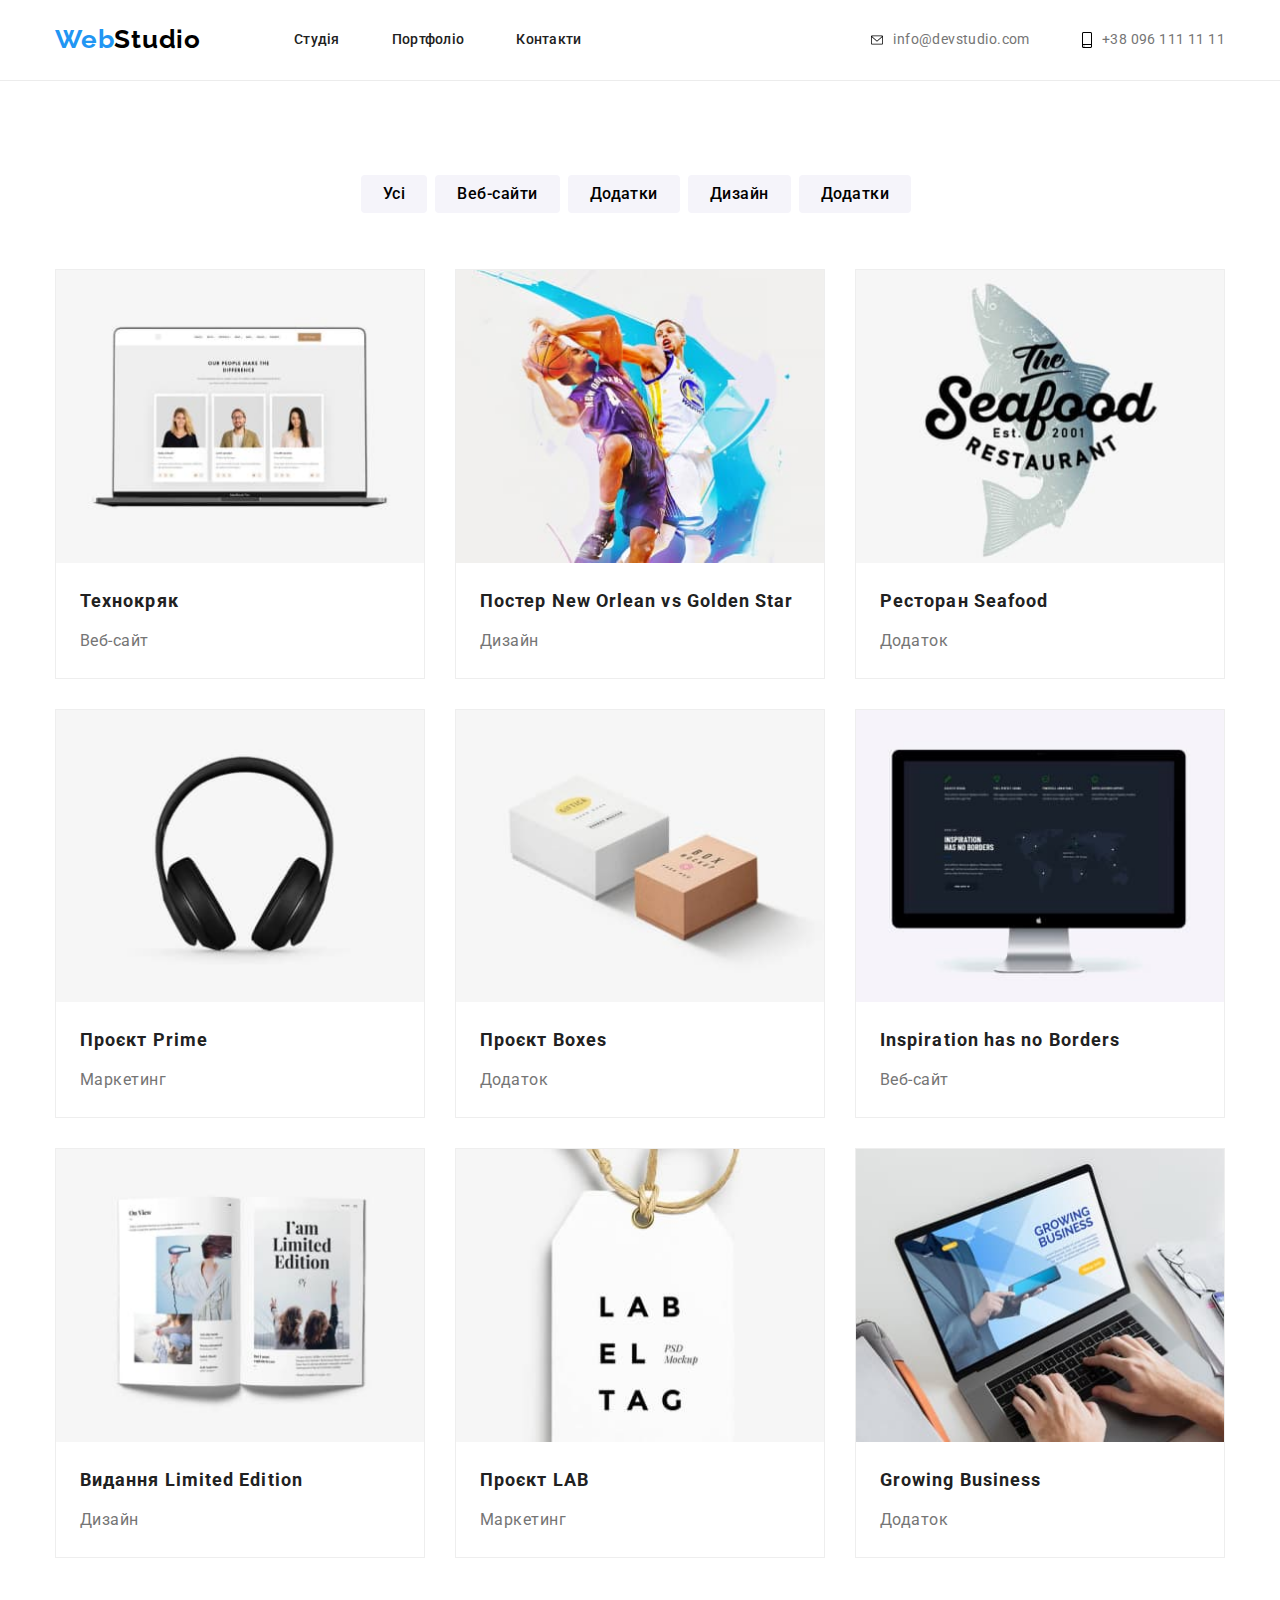
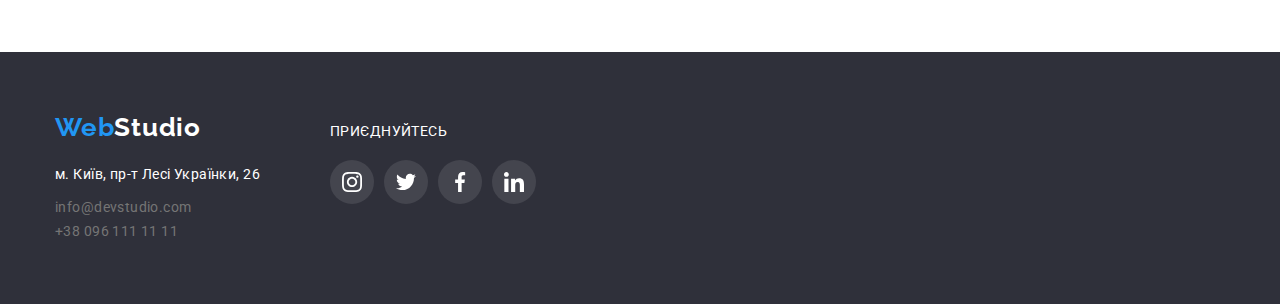
==== portfolio.html @ 36f9bcf7 "start hw5" ====
<!DOCTYPE html>
<html lang="uk">
  <head>
    <meta charset="UTF-8" />
    <meta http-equiv="X-UA-Compatible" content="IE=edge" />
    <meta name="viewport" content="width=device-width, initial-scale=1.0" />
    <link
      href="https://fonts.googleapis.com/css2?family=Raleway:wght@700&family=Roboto:wght@400;500;700;900&display=swap"
      rel="stylesheet"
    />
    <link
      rel="stylesheet"
      href="https://cdn.jsdelivr.net/npm/modern-normalize@1.1.0/modern-normalize.min.css"
    />
    <link rel="stylesheet" href="./css/styles.css" />
    <title>Портфоліо</title>
  </head>
  <body>
    <header>
      <div class="conteiner header-conteiner">
        <nav class="nav-roof">
          <a class="logo-w" href="./index.html">
            <span class="logo">Web</span>Studio
          </a>
          <ul class="navigation">
            <li>
              <a href="./index.html" class="navigation-col">Студія</a>
            </li>
            <li>
              <a href="./portfolio.html" class="navigation-col">Портфоліо</a>
            </li>
            <li><a href="#" class="navigation-col">Контакти</a></li>
          </ul>
        </nav>
        <ul class="navigation">
          <li>
            <a href="mailto:info@devstudio.com" class="navig-adres">
              <svg
                aria-label="пошта"
                class="navig-adres conta-ic"
                width="12px"
                height="16px"
              >
                <use href="./images/icons.svg#icon-mail-icon"></use>
              </svg>
              info@devstudio.com
            </a>
          </li>
          <li>
            <a href="tel:+380961111111" class="navig-adres">
              <svg
                aria-label="телефон"
                class="navig-adres conta-ic"
                width="10"
                height="16"
              >
                <use href="./images/icons.svg#icon-smartphone"></use>
              </svg>
              +38 096 111 11 11
            </a>
          </li>
        </ul>
      </div>
    </header>
    <main>
      <section class="buttons-portfolio-page">
        <div class="conteiner">
          <h1 class="visually-hidden">Наші проекти</h1>
          <ul>
            <div class="geo-port-butt">
              <li>
                <button type="button" class="button-portfolio">Усі</button>
              </li>
              <li>
                <button type="button" class="button-portfolio">
                  Веб-сайти
                </button>
              </li>
              <li>
                <button type="button" class="button-portfolio">Додатки</button>
              </li>
              <li>
                <button type="button" class="button-portfolio">Дизайн</button>
              </li>
              <li>
                <button type="button" class="button-portfolio">Додатки</button>
              </li>
            </div>
          </ul>
          <ul class="pic-port">
            <li class="portfolio-pic-back">
              <a class="portfolink" href="#">
                <img
                  src="./images/portfolio/the-technokryak.jpg"
                  alt="Сайт технокряк"
                  width="370"
                  height="294"
                />
                <div class="pot-tx">
                  <h2 class="list-portfolio">Технокряк</h2>
                  <p class="list-portfolio-hide">Веб-сайт</p>
                </div>
              </a>
            </li>
            <li class="portfolio-pic-back">
              <a class="portfolink" href="#">
                <img
                  src="./images/portfolio/poster-of-basket-game.jpg"
                  alt="Постер до гри"
                  width="370"
                  height="294"
                />
                <div class="pot-tx">
                  <h2 class="list-portfolio">
                    Постер New Orlean vs Golden Star
                  </h2>
                  <p class="list-portfolio-hide">Дизайн</p>
                </div>
              </a>
            </li>
            <li class="portfolio-pic-back">
              <a class="portfolink" href="#">
                <img
                  src="./images/portfolio/restaurant.jpg"
                  alt="Ресторан"
                  width="370"
                  height="294"
                />
                <div class="pot-tx">
                  <h2 class="list-portfolio">Ресторан Seafood</h2>
                  <p class="list-portfolio-hide">Додаток</p>
                </div>
              </a>
            </li>
            <li class="portfolio-pic-back">
              <a class="portfolink" href="#">
                <img
                  src="./images/portfolio/the-prime-project.jpg"
                  alt="Проект прайм"
                  width="370"
                  height="294"
                />
                <div class="pot-tx">
                  <h2 class="list-portfolio">Проєкт Prime</h2>
                  <p class="list-portfolio-hide">Маркетинг</p>
                </div>
              </a>
            </li>
            <li class="portfolio-pic-back">
              <a class="portfolink" href="#">
                <img
                  src="./images/portfolio/project-boxes.jpg"
                  alt="Проект коробки"
                  width="370"
                  height="294"
                />
                <div class="pot-tx">
                  <h2 class="list-portfolio">Проєкт Boxes</h2>
                  <p class="list-portfolio-hide">Додаток</p>
                </div>
              </a>
            </li>
            <li class="portfolio-pic-back">
              <a class="portfolink" href="#">
                <img
                  src="./images/portfolio/inspiration.jpg"
                  alt="Натхнення не має кордонів"
                  width="370"
                  height="294"
                />
                <div class="pot-tx">
                  <h2 class="list-portfolio">Inspiration has no Borders</h2>
                  <p class="list-portfolio-hide">Веб-сайт</p>
                </div>
              </a>
            </li>
            <li class="portfolio-pic-back">
              <a class="portfolink" href="#">
                <img
                  src="./images/portfolio/journal.jpg"
                  alt="Журнал"
                  width="370"
                  height="294"
                />
                <div class="pot-tx">
                  <h2 class="list-portfolio">Видання Limited Edition</h2>
                  <p class="list-portfolio-hide">Дизайн</p>
                </div>
              </a>
            </li>
            <li class="portfolio-pic-back">
              <a class="portfolink" href="#">
                <img
                  src="./images/portfolio/the-lab-project.jpg"
                  alt="Проект Лаб"
                  width="370"
                  height="294"
                />
                <div class="pot-tx">
                  <h2 class="list-portfolio">Проєкт LAB</h2>
                  <p class="list-portfolio-hide">Маркетинг</p>
                </div>
              </a>
            </li>
            <li class="portfolio-pic-back">
              <a class="portfolink" href="#">
                <img
                  src="./images/portfolio/growing-business.jpg"
                  alt="Зростаючий бізнес"
                  width="370"
                  height="294"
                />
                <div class="pot-tx">
                  <h2 class="list-portfolio">Growing Business</h2>
                  <p class="list-portfolio-hide">Додаток</p>
                </div>
              </a>
            </li>
          </ul>
        </div>
      </section>
    </main>
    <footer class="web-footer">
      <div class="conteiner social-footer">
        <div class="footer-soccial">
          <a class="logo-w-footer" href="./index.html">
            <span class="logo">Web</span>Studio
          </a>
          <address>
            <ul>
              <li class="adre-s">
                <a
                  class="adress"
                  href="https://goo.gl/maps/diu9BWf4i3KZR2hF7"
                  rel="noopener noreferrer nofollow"
                >
                  м. Київ, пр-т Лесі Українки, 26
                </a>
              </li>
              <li>
                <a href="mailto:info@devstudio.com" class="navig-adres">
                  info@devstudio.com
                </a>
              </li>
              <li>
                <a href="tel:+380961111111" class="navig-adres">
                  +38 096 111 11 11
                </a>
              </li>
            </ul>
          </address>
        </div>
        <div>
          <p class="tx-footer">Приєднуйтесь</p>
          <ul class="footer-icon-list">
            <li>
              <a href="#" class="social-footer-link">
                <svg aria-label="інста" class="social-footer-icon">
                  <use href="./images/icons.svg#icon-instagram"></use>
                </svg>
              </a>
            </li>
            <li>
              <a href="#" class="social-footer-link">
                <svg aria-label="твітер" class="social-footer-icon">
                  <use href="./images/icons.svg#icon-twitter"></use>
                </svg>
              </a>
            </li>
            <li>
              <a href="#" class="social-footer-link">
                <svg aria-label="фейсбук" class="social-footer-icon">
                  <use href="./images/icons.svg#icon-facebook"></use>
                </svg>
              </a>
            </li>
            <li>
              <a href="#" class="social-footer-link">
                <svg aria-label="лінкедін" class="social-footer-icon">
                  <use href="./images/icons.svg#icon-linkedin"></use>
                </svg>
              </a>
            </li>
          </ul>
        </div>
      </div>
    </footer>
  </body>
</html>
---- css/styles.css ----
:root {
  --p-text-color: #757575;
  --bacground-color: #ffffff;
  --another-bacground-color: #f5f4fa;
  --board-bacground-color: #2f303a;
  --titel-link-color: #212121;
  --contacts-link-color: #757575;
  --hovers-and-logo-color: #2196f3;
  --logo-w-color: #000000;
  --logo-plus-color: #ffffff;
  --address-bord-color: #ffffff;
  --botton-colors-portfolio: #f5f4fa;
  --bacground-color-knopka: #188ce8;
  --bacground-color-advantages: #f5f4fa;
  --border-portfolio-pic: #eeeeee;
  --social-icon-color: #afb1b8;
}
h1,
h2,
h3,
h4,
p {
  margin: 0px;
}
ul,
ol {
  margin-top: 0;
  margin-bottom: 0;
  padding-left: 0;
}
button {
  cursor: pointer;
}
img {
  display: block;
  max-width: 100%;
  height: auto;
}
.list {
  list-style: none;
}
.link {
  text-decoration: none;
}
body {
  font-family: "Roboto", sans-serif;
  font-size: 14px;
  letter-spacing: 0.03em;
  color: var(--titel-link-color);
}
header {
  border-bottom: 1px solid #ececec;
}
.conteiner {
  width: 1200px;
  margin-left: auto;
  margin-right: auto;
  padding-left: 15px;
  padding-right: 15px;
}
.logo {
  font-weight: 700;
  font-size: 26px;
  line-height: 1.2;
  font-family: "Raleway", sans-serif;
  letter-spacing: 0.03em;
  color: var(--hovers-and-logo-color);
}
.logo-w {
  color: var(--logo-w-color);
  margin-right: 93px;
  padding-top: 24px;
  padding-bottom: 25px;
  font-weight: 700;
  font-size: 26px;
  line-height: 1.2;
  font-family: "Raleway", sans-serif;
  letter-spacing: 0.03em;
  text-decoration: none;
}

.logo-w-footer {
  color: var(--bacground-color);
  font-weight: 700;
  font-size: 26px;
  line-height: 1.2;
  font-family: "Raleway", sans-serif;
  letter-spacing: 0.03em;
  text-decoration: none;
}
.navigation {
  display: flex;
  column-gap: 52px;
  font-weight: 500;
  font-size: 14px;
  line-height: 1.1;
  letter-spacing: 0.02em;
}
.navigation-col {
  color: var(--titel-link-color);
  text-decoration: none;
}
.nav-roof {
  display: flex;
  align-items: center;
}
.navigation-col:hover,
.navigation-col:focus {
  color: var(--hovers-and-logo-color);
}
.navig-adres {
  font-weight: 400;
  font-size: 14px;
  line-height: 1.7;
  font-style: normal;
  letter-spacing: 0.03em;
  color: var(--contacts-link-color);
  text-decoration: none;
  display: flex;
}
.navig-adres:hover,
.navig-adres:focus {
  fill: var(--hovers-and-logo-color);
  color: var(--hovers-and-logo-color);
}
.conta-ic {
  margin-right: 10px;
  margin-top: auto;
  margin-bottom: auto;
  justify-items: center;
}
.conta-ic:hover,
.conta-ic:focus {
  color: var(--hovers-and-logo-color);
}
.social-list {
  display: flex;
  justify-content: center;
  column-gap: 10px;
}
.social-list-icon {
  width: 20px;
  height: 20px;
}
.social-list-link {
  width: 44px;
  height: 44px;
  border-radius: 50%;
  background-color: var(--bacground-color);
  display: flex;
  align-items: center;
  justify-content: center;
  fill: var(--social-icon-color);
}
.tx-footer {
  margin-bottom: 20px;
  color: var(--bacground-color);
  font-weight: 700px;
  font-size: 14px;
  line-height: 1.14;
  text-align: left;
  text-transform: uppercase;
}
.footer-icon-list {
  display: flex;
  column-gap: 10px;
}
.social-footer-link {
  display: flex;
  width: 44px;
  height: 44px;
  justify-content: center;
  align-items: center;
  background-color: rgba(255, 255, 255, 0.1);
  border-radius: 50%;
}
.social-footer-link:hover,
.social-footer-link:focus {
  background-color: var(--hovers-and-logo-color);
}
.social-footer-link .social-footer-icon,
.social-footer-link .social-footer-icon {
  fill: var(--bacground-color);
}
.social-footer-link:hover,
.social-footer-link:focus {
  color: var(--hovers-and-logo-color);
}
.social-footer {
  display: flex;
  align-items: baseline;
}
.footer-soccial {
  margin-right: 70px;
}
.social-footer-icon {
  width: 20px;
  height: 20px;
  fill: var(--bacground-color);
}

.social-list-link:hover,
.social-list-link:focus {
  background-color: var(--hovers-and-logo-color);
}
.social-list-link:hover .social-list-icon,
.social-list-link:focus .social-list-icon {
  fill: var(--bacground-color);
}
.header-conteiner {
  display: flex;
  align-items: center;
  justify-content: space-between;
}
.board {
  /* width: 1600px;
        height: 600px; */
  padding-top: 200px;
  padding-bottom: 200px;
  margin-left: auto;
  margin-right: auto;
  background-color: var(--board-bacground-color);
  background-image: linear-gradient(
      rgba(47, 48, 58, 0.4),
      rgba(47, 48, 58, 0.4)
    ),
    url(../images/bordimg.jpg);
  background-repeat: no-repeat;
  background-size: cover;
  background-position: center;
  max-width: 1600px;
  height: 600px;
}
.board-knopka {
  width: 700px;
}
.zagolovok {
  display: flex;
  align-items: center;
  margin-left: auto;
  margin-right: auto;
  margin-bottom: 40px;
  font-weight: 900;
  font-size: 44px;
  line-height: 1.3;
  text-align: center;
  letter-spacing: 0.06em;
  text-transform: uppercase;
  color: var(--address-bord-color);
}
.knopka {
  cursor: pointer;
  display: block;
  padding-left: 32px;
  padding-right: 32px;
  padding-bottom: 10px;
  padding-top: 10px;
  margin-left: auto;
  margin-right: auto;
  font-family: inherit;
  font-weight: 700;
  font-size: 16px;
  line-height: 1.8;
  color: var(--logo-plus-color);
  background: var(--hovers-and-logo-color);
  box-shadow: 0px 4px 4px rgba(0, 0, 0, 0.15);
  border-radius: 4px;

  /* identical to box height, or 188% */
}
.knopka:hover,
.knopka:focus {
  background-color: var(--hovers-and-logo-color);
  color: var(--address-bord-color);
  background: var(--bacground-color-knopka);
  box-shadow: 0px 4px 4px rgba(0, 0, 0, 0.15);
}
.portfolio-pic-back {
  width: 370px;
  background: var(--bacground-color);
  border: 1px solid var(--border-portfolio-pic);
}
.visually-hidden {
  position: absolute;
  white-space: nowrap;
  width: 1px;
  height: 1px;
  overflow: hidden;
  border: 0;
  padding: 0;
  clip: rect(0 0 0 0);
  clip-path: inset(50%);
  margin: -1px;
}
.us-tx {
  padding-top: 94px;
}
.description-tx {
  display: flex;
  gap: 30px;
}
.box-svg {
  display: flex;
  height: 120px;
  justify-content: center;
  align-items: center;
  background-color: var(--another-bacground-color);
  border-radius: 4px;
  column-gap: 30px;
}
.box-client {
  display: flex;
  width: 170px;
  height: 92px;
  justify-content: center;
  align-items: center;
  border: 1px solid var(--social-icon-color);
  border-radius: 4px;
  fill: var(--social-icon-color);
}
.us-clients {
  display: flex;
  column-gap: 30px;
}
.box-client:hover,
.box-client:focus {
  border-color: var(--hovers-and-logo-color);
  fill: var(--hovers-and-logo-color);
}

.clients-work {
  display: flex;
  justify-content: center;
  margin-top: 0%;
  margin-left: auto;
  margin-right: auto;
}
.klient {
  padding-top: 94px;
  padding-bottom: 94px;
}
.list {
  margin-bottom: 10px;
  font-size: 14px;
  line-height: 1.14;
  letter-spacing: 0.03em;
  text-transform: uppercase;
  margin-top: 30px;
  color: var(--titel-link-color);
}
.list-description {
  font-size: 14px;
  line-height: 1.7;
  /* or 171% */
  letter-spacing: 0.03em;
  color: var(--p-text-color);
}
.what-we-do {
  padding-top: 94px;
}
.what-img {
  display: flex;
  column-gap: 30px;
  align-items: center;
  padding-bottom: 94px;
}

.list-images-work {
  font-size: 36px;
  line-height: 1.1;
  letter-spacing: 0.03em;
  color: var(--titel-link-color);
  margin-bottom: 50px;
  margin-left: 400px;
  margin-right: 400px;
}
.our-advantages {
  padding-top: 94px;
  padding-bottom: 94px;
  background: var(--bacground-color-advantages);
}
.team-work {
  text-align: center;
}
.profi {
  display: flex;
  gap: 30px;
}
.about-team-back {
  width: 270px;
}
.our-advantages .about-team-back {
  background: var(--bacground-color);
  box-shadow: 0px 1px 3px rgba(0, 0, 0, 0.12), 0px 1px 1px rgba(0, 0, 0, 0.14),
    0px 2px 1px rgba(0, 0, 0, 0.2);
  border-radius: 0px 0px 4px 4px;
}
.name-staff {
  font-size: 16px;
  line-height: 1.1;
  /* identical to box height */

  letter-spacing: 0.03em;
  color: var(--titel-link-color);
  margin-bottom: 10px;
}
.about-staff {
  font-size: 16px;
  line-height: 1.1;
  /* identical to box height */

  letter-spacing: 0.03em;
  color: var(--p-text-color);
  margin-bottom: 16px;
}
.name-kenty {
  display: block;
  text-align: center;
  padding: 30px;
}
.footer-adr {
  display: flex;
}
.web-footer {
  /* width: 1600px;
        height: 600px; */
  background-color: var(--board-bacground-color);
  padding-bottom: 60px;
  padding-top: 60px;
}
.adress {
  display: block;
  font-style: normal;
  font-weight: 400;
  font-size: 14px;
  line-height: 1.7;
  /* or 171% */
  color: var(--address-bord-color);
  letter-spacing: 0.03em;
  text-decoration: none;
}
address {
  margin-top: 20px;
}
ul {
  list-style: none;
}
.adre-s:not(:last-child) {
  margin-bottom: 9px;
}
.button-portfolio:not(:last-child) {
  margin-right: 8px;
}
.button-portfolio {
  font-family: inherit;
  font-weight: 500;
  font-size: 16px;
  line-height: 1.6;
  /* identical to box height, or 162% */

  text-align: center;
  letter-spacing: 0.03em;
  cursor: pointer;
  height: 38px;
  border-radius: 4px;
  background-color: var(--botton-colors-portfolio);
  margin-right: 8px;
  padding: 6px 22px;
  border: none;
}
.button-portfolio:hover,
.button-portfolio:focus {
  background-color: var(--hovers-and-logo-color);
  color: var(--address-bord-color);
  box-shadow: 0px 3px 1px rgba(0, 0, 0, 0.1), 0px 1px 2px rgba(0, 0, 0, 0.08),
    0px 2px 2px rgba(0, 0, 0, 0.12);
}
.portfolink {
  display: block;
  text-decoration: none;
}
.portfolink:hover,
.portfolink:focus {
  box-shadow: 0px 1px 1px rgba(0, 0, 0, 0.12), 0px 4px 4px rgba(0, 0, 0, 0.06),
    1px 4px 6px rgba(0, 0, 0, 0.16);
}
.buttons-portfolio-page {
  padding-top: 94px;
  padding-bottom: 94px;
}
.geo-port-butt {
  display: flex;
  align-items: center;
  justify-content: center;
  margin-bottom: 56px;
}
.pic-port {
  display: flex;
  flex-wrap: wrap;
  gap: 30px;
}
.pot-tx {
  padding: 20px 24px;
}
.list-portfolio {
  margin-bottom: 4px;
  font-size: 18px;
  line-height: 2;
  /* identical to box height, or 200% */

  letter-spacing: 0.06em;
  color: var(--titel-link-color);
}
.list-portfolio-hide {
  font-size: 16px;
  line-height: 2.2;
  /* identical to box height, or 188% */

  letter-spacing: 0.03em;
  color: var(--contacts-link-color);
}
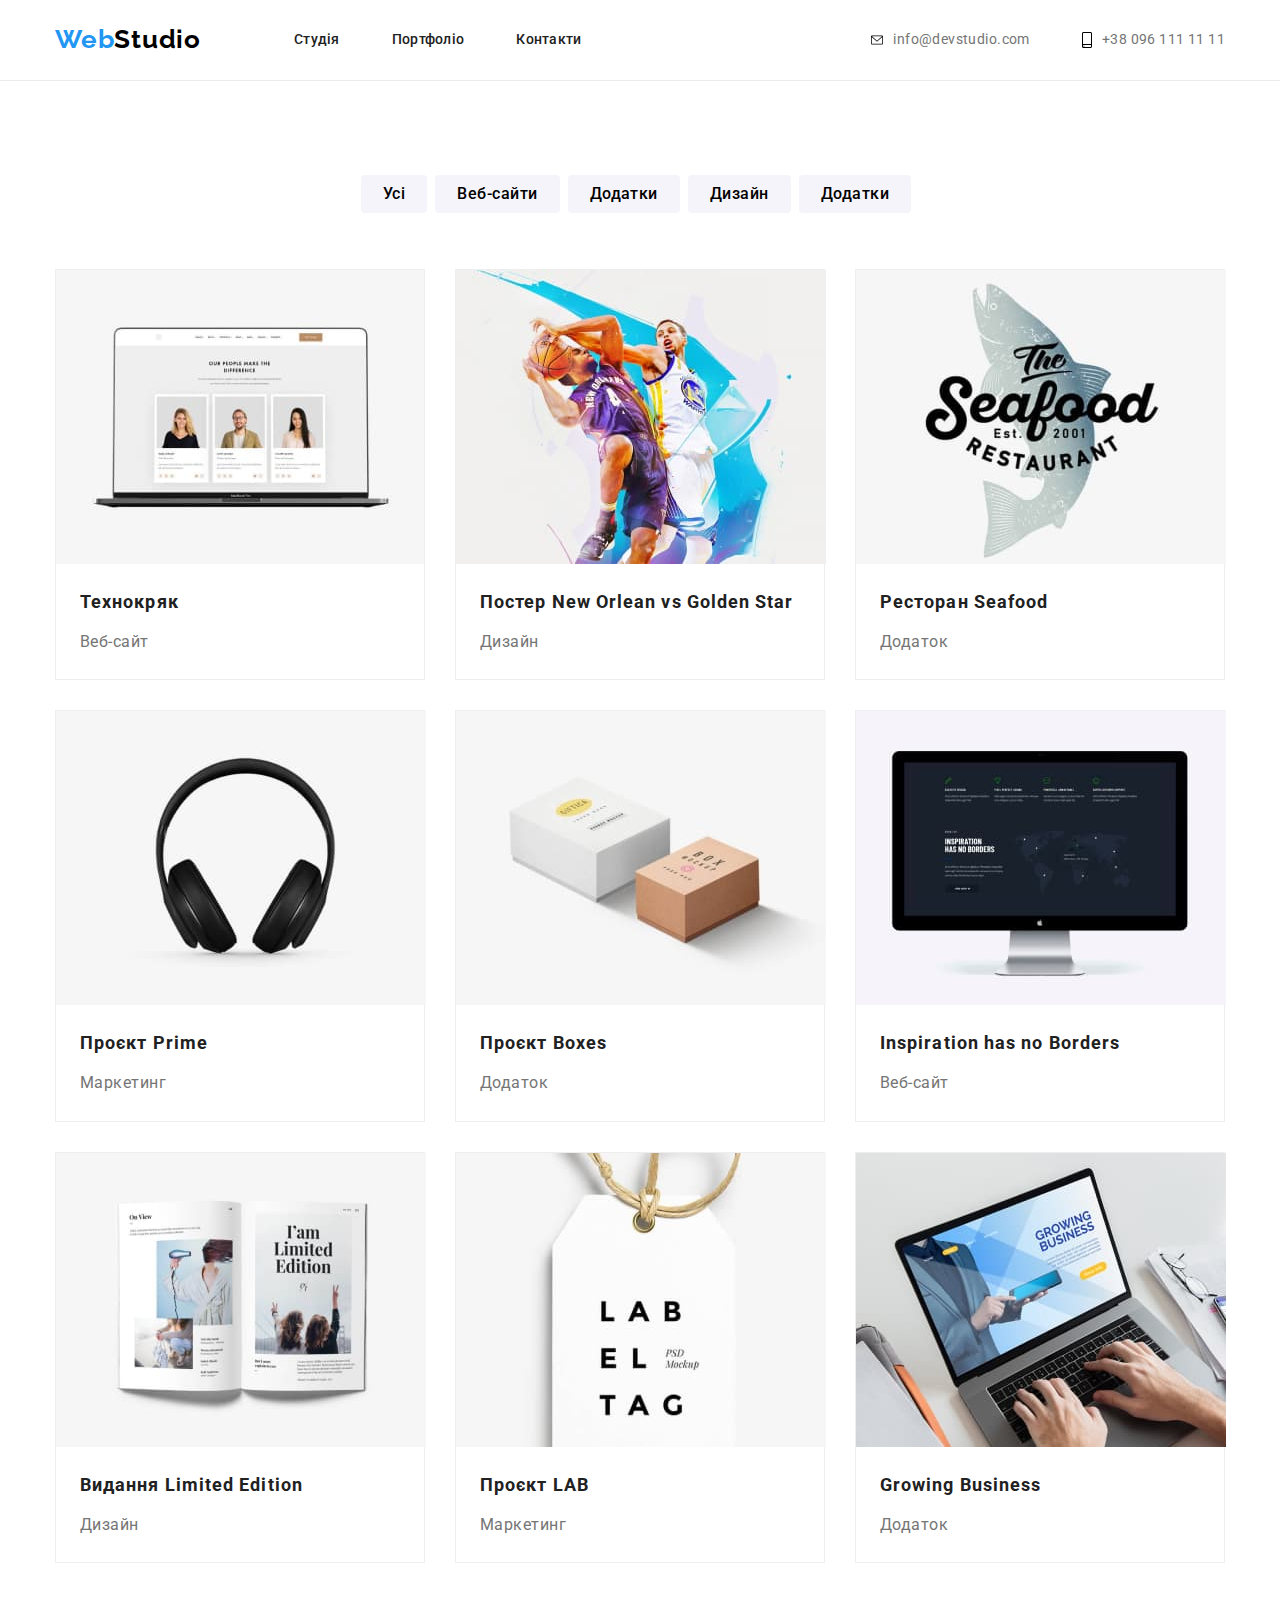
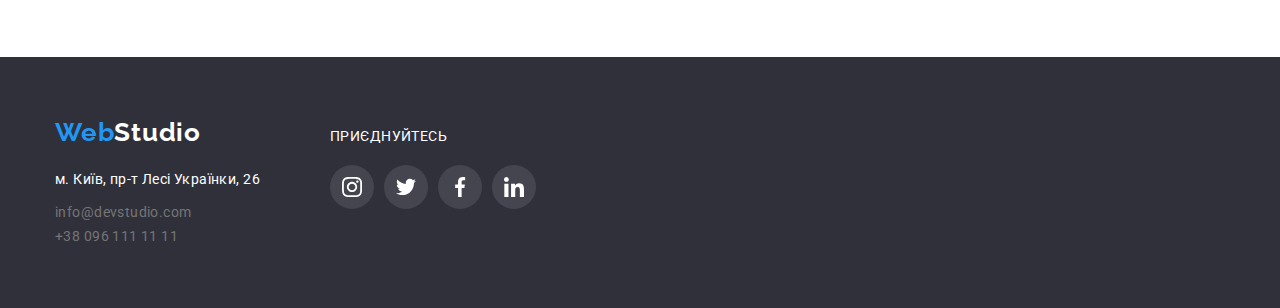
==== commit 092df134: "1" ====
--- a/portfolio.html
+++ b/portfolio.html
@@ -90,12 +90,19 @@
           <ul class="pic-port">
             <li class="portfolio-pic-back">
               <a class="portfolink" href="#">
-                <img
-                  src="./images/portfolio/the-technokryak.jpg"
-                  alt="Сайт технокряк"
-                  width="370"
-                  height="294"
-                />
+                <div class="img-wrapper">
+                  <img
+                    src="./images/portfolio/the-technokryak.jpg"
+                    alt="Сайт технокряк"
+                    width="370"
+                    height="294"
+                  />
+                  <p class="overlay">
+                    Ресурс пропонує комплексні пропозиції з різним рівнем
+                    функціоналу та сервісів. Все це дозволить відвідувачу
+                    отримати вичерпні відомості про компанію чи приватну особу.
+                  </p>
+                </div>
                 <div class="pot-tx">
                   <h2 class="list-portfolio">Технокряк</h2>
                   <p class="list-portfolio-hide">Веб-сайт</p>
--- a/css/styles.css
+++ b/css/styles.css
@@ -33,7 +33,7 @@
 }
 img {
   display: block;
-  max-width: 100%;
+  max-width: 101%;
   height: auto;
 }
 .list {
@@ -475,6 +475,26 @@
   box-shadow: 0px 3px 1px rgba(0, 0, 0, 0.1), 0px 1px 2px rgba(0, 0, 0, 0.08),
     0px 2px 2px rgba(0, 0, 0, 0.12);
 }
+.overlay {
+  position: absolute;
+  background-color: rgba(33, 150, 243, 0.9);
+  color: var(--address-bord-color);
+  font-family: inherit;
+  font-weight: 400;
+  letter-spacing: 0.03em;
+  padding-top: 63px;
+  padding-bottom: 64px;
+  padding-left: 24px;
+  padding-right: 24px;
+  height: 100%;
+  overflow: auto;
+  transform: translateY(100%);
+}
+.img-wrapper {
+  position: relative;
+  display: flex;
+  overflow: hidden;
+}
 .portfolink {
   display: block;
   text-decoration: none;
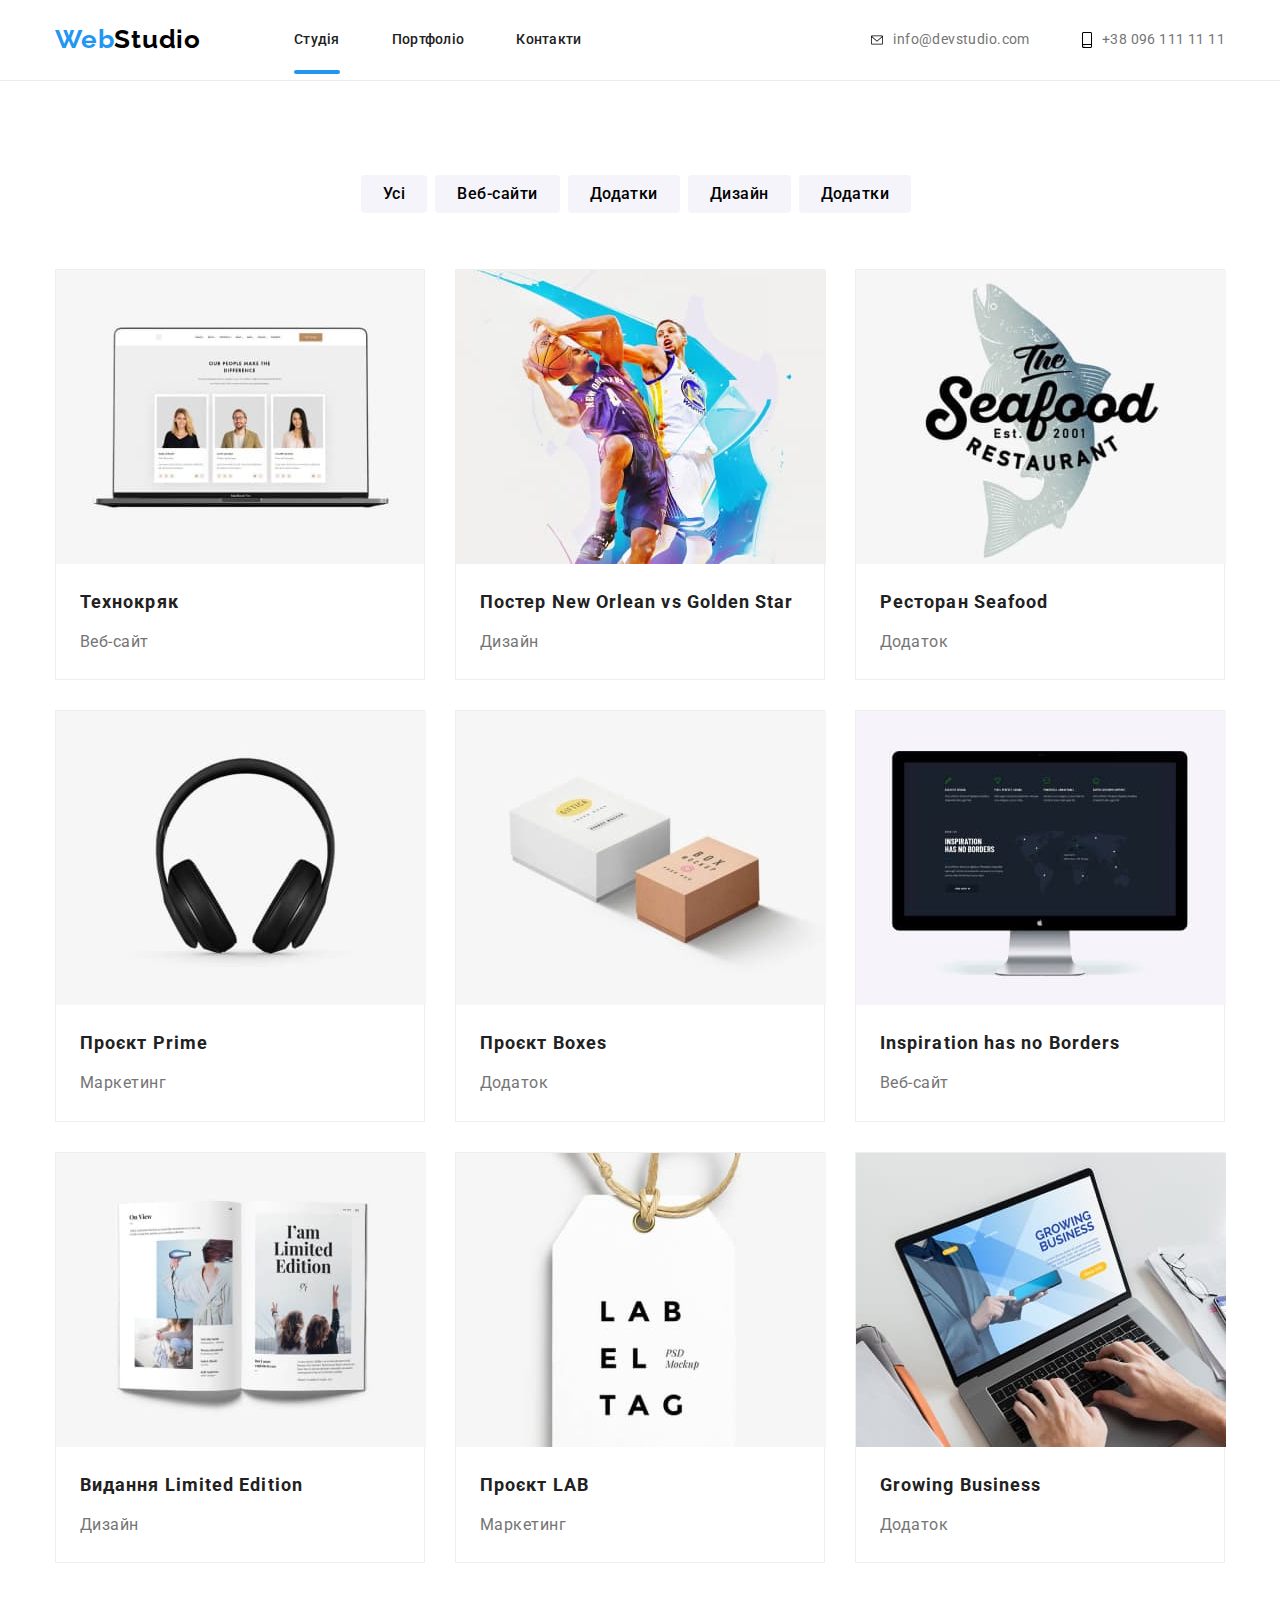
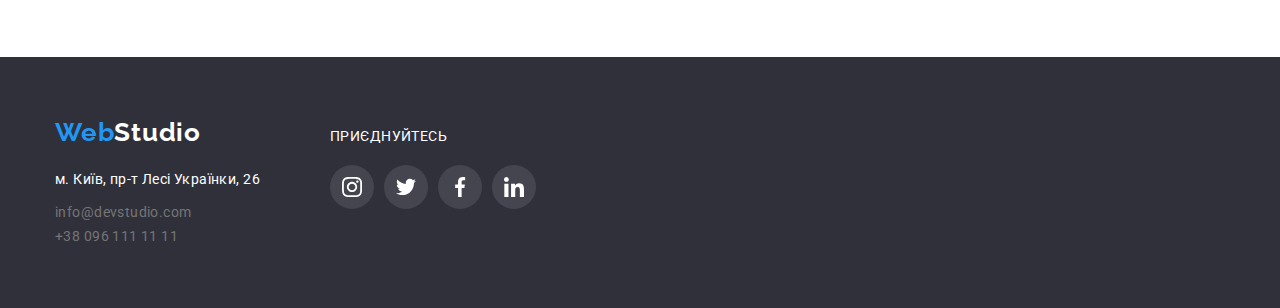
==== commit 74038cb1: "2" ====
--- a/portfolio.html
+++ b/portfolio.html
@@ -23,13 +23,17 @@
             <span class="logo">Web</span>Studio
           </a>
           <ul class="navigation">
-            <li>
-              <a href="./index.html" class="navigation-col">Студія</a>
-            </li>
-            <li>
-              <a href="./portfolio.html" class="navigation-col">Портфоліо</a>
-            </li>
-            <li><a href="#" class="navigation-col">Контакти</a></li>
+            <li class="stipes">
+              <a href="./index.html" class="navigation-col cursor-fx">Студія</a>
+            </li>
+            <li class="stipes">
+              <a href="./portfolio.html" class="navigation-col cursor"
+                >Портфоліо</a
+              >
+            </li>
+            <li class="stipes">
+              <a href="#" class="navigation-col cursor">Контакти</a>
+            </li>
           </ul>
         </nav>
         <ul class="navigation">
@@ -97,11 +101,14 @@
                     width="370"
                     height="294"
                   />
-                  <p class="overlay">
-                    Ресурс пропонує комплексні пропозиції з різним рівнем
-                    функціоналу та сервісів. Все це дозволить відвідувачу
-                    отримати вичерпні відомості про компанію чи приватну особу.
-                  </p>
+                  <div class="overlay">
+                    <p class="overlay-tx">
+                      Ресурс пропонує комплексні пропозиції з різним рівнем
+                      функціоналу та сервісів. Все це дозволить відвідувачу
+                      отримати вичерпні відомості про компанію чи приватну
+                      особу.
+                    </p>
+                  </div>
                 </div>
                 <div class="pot-tx">
                   <h2 class="list-portfolio">Технокряк</h2>
--- a/css/styles.css
+++ b/css/styles.css
@@ -88,6 +88,35 @@
   letter-spacing: 0.03em;
   text-decoration: none;
 }
+.navigation .navigation-col:hover::after,
+.navigation .navigation-col:focus::after {
+  transform: scale(1);
+}
+.cursor-fx::after {
+  position: absolute;
+  content: "";
+  bottom: -1px;
+  right: 0;
+  width: 100%;
+  height: 4px;
+  background: var(--hovers-and-logo-color);
+  border-radius: 2px;
+}
+.cursor::after {
+  position: absolute;
+  content: "";
+  bottom: -1px;
+  right: 0;
+  width: 100%;
+  height: 4px;
+  background: var(--hovers-and-logo-color);
+  border-radius: 2px;
+  transform: scale(0);
+  transition: transform 250ms cubic-bezier(0.4, 0, 0.2, 1);
+}
+.stipes {
+  position: relative;
+}
 .navigation {
   display: flex;
   column-gap: 52px;
@@ -99,6 +128,17 @@
 .navigation-col {
   color: var(--titel-link-color);
   text-decoration: none;
+}
+.navigation .navigation-col {
+  display: block;
+  color: var(--titel-link-color);
+  padding-top: 25px;
+  padding-bottom: 25px;
+  font-weight: 500;
+  font-size: 14px;
+  line-height: 1.14;
+  letter-spacing: 0.02em;
+  transition: color 250ms cubic-bezier(0.4, 0, 0.2, 1);
 }
 .nav-roof {
   display: flex;
@@ -478,17 +518,20 @@
 .overlay {
   position: absolute;
   background-color: rgba(33, 150, 243, 0.9);
+  height: 100%;
+  overflow: auto;
+  transform: translateY(100%);
+  transition: transform 250ms linear;
+  transition-timing-function: cubic-bezier(0.4, 0, 0.2, 1);
+}
+.overlay-tx {
   color: var(--address-bord-color);
   font-family: inherit;
   font-weight: 400;
   letter-spacing: 0.03em;
-  padding-top: 63px;
-  padding-bottom: 64px;
-  padding-left: 24px;
-  padding-right: 24px;
-  height: 100%;
-  overflow: auto;
-  transform: translateY(100%);
+  padding: 63px 24px;
+  font-size: 18px;
+  line-height: 28px;
 }
 .img-wrapper {
   position: relative;
@@ -498,6 +541,10 @@
 .portfolink {
   display: block;
   text-decoration: none;
+}
+.portfolink:hover .overlay,
+.portfolink:focus .overlay {
+  transform: translateY(0%);
 }
 .portfolink:hover,
 .portfolink:focus {
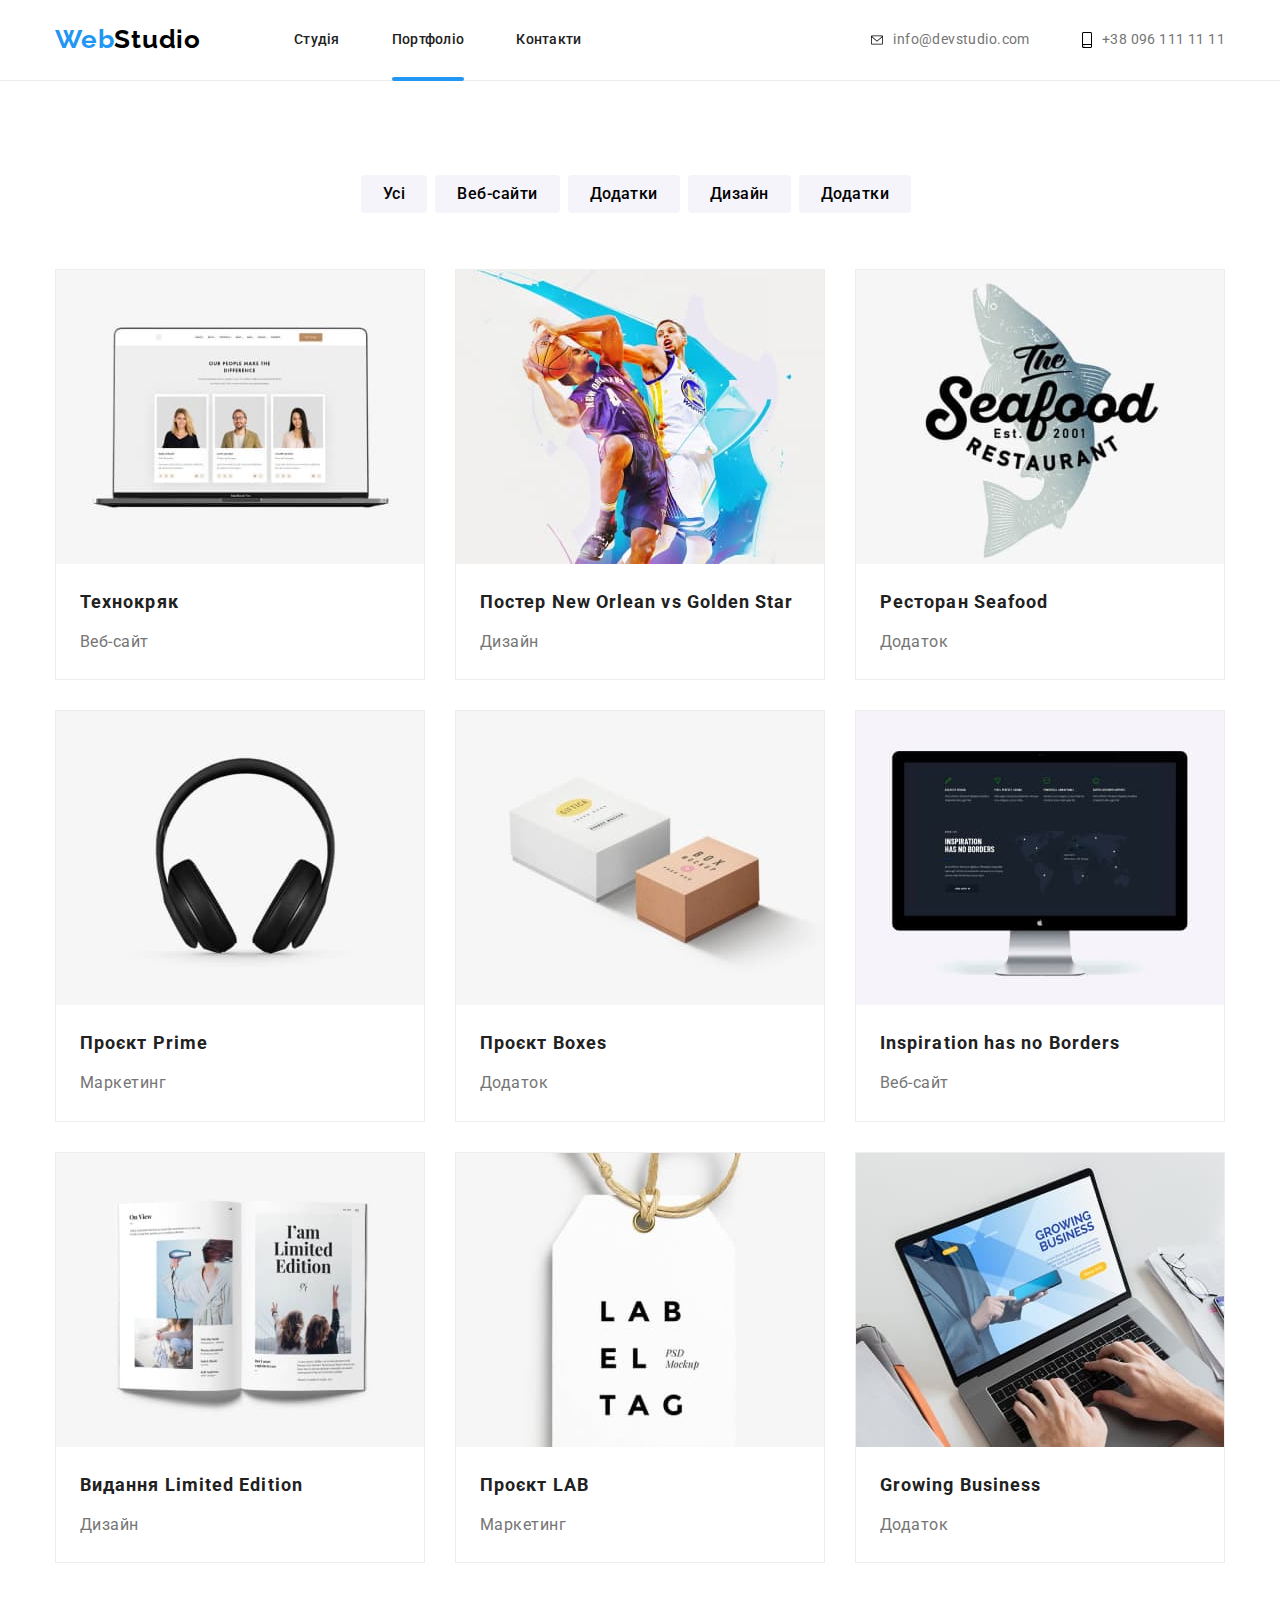
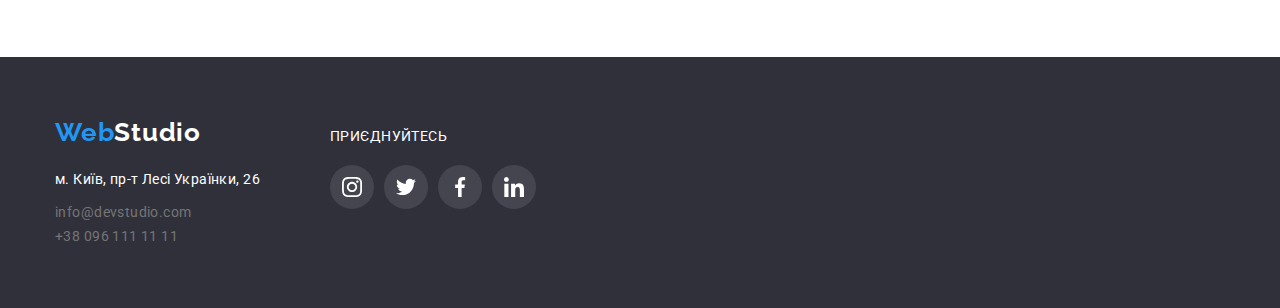
==== commit ed892817: "HW5" ====
--- a/portfolio.html
+++ b/portfolio.html
@@ -24,10 +24,10 @@
           </a>
           <ul class="navigation">
             <li class="stipes">
-              <a href="./index.html" class="navigation-col cursor-fx">Студія</a>
+              <a href="./index.html" class="navigation-col cursor">Студія</a>
             </li>
             <li class="stipes">
-              <a href="./portfolio.html" class="navigation-col cursor"
+              <a href="./portfolio.html" class="navigation-col cursor-fx"
                 >Портфоліо</a
               >
             </li>
@@ -118,12 +118,22 @@
             </li>
             <li class="portfolio-pic-back">
               <a class="portfolink" href="#">
-                <img
-                  src="./images/portfolio/poster-of-basket-game.jpg"
-                  alt="Постер до гри"
-                  width="370"
-                  height="294"
-                />
+                <div class="img-wrapper">
+                  <img
+                    src="./images/portfolio/poster-of-basket-game.jpg"
+                    alt="Постер до гри"
+                    width="370"
+                    height="294"
+                  />
+                  <div class="overlay">
+                    <p class="overlay-tx">
+                      Ресурс пропонує комплексні пропозиції з різним рівнем
+                      функціоналу та сервісів. Все це дозволить відвідувачу
+                      отримати вичерпні відомості про компанію чи приватну
+                      особу.
+                    </p>
+                  </div>
+                </div>
                 <div class="pot-tx">
                   <h2 class="list-portfolio">
                     Постер New Orlean vs Golden Star
@@ -134,12 +144,22 @@
             </li>
             <li class="portfolio-pic-back">
               <a class="portfolink" href="#">
-                <img
-                  src="./images/portfolio/restaurant.jpg"
-                  alt="Ресторан"
-                  width="370"
-                  height="294"
-                />
+                <div class="img-wrapper">
+                  <img
+                    src="./images/portfolio/restaurant.jpg"
+                    alt="Ресторан"
+                    width="370"
+                    height="294"
+                  />
+                  <div class="overlay">
+                    <p class="overlay-tx">
+                      Ресурс пропонує комплексні пропозиції з різним рівнем
+                      функціоналу та сервісів. Все це дозволить відвідувачу
+                      отримати вичерпні відомості про компанію чи приватну
+                      особу.
+                    </p>
+                  </div>
+                </div>
                 <div class="pot-tx">
                   <h2 class="list-portfolio">Ресторан Seafood</h2>
                   <p class="list-portfolio-hide">Додаток</p>
@@ -148,12 +168,22 @@
             </li>
             <li class="portfolio-pic-back">
               <a class="portfolink" href="#">
-                <img
-                  src="./images/portfolio/the-prime-project.jpg"
-                  alt="Проект прайм"
-                  width="370"
-                  height="294"
-                />
+                <div class="img-wrapper">
+                  <img
+                    src="./images/portfolio/the-prime-project.jpg"
+                    alt="Проект прайм"
+                    width="370"
+                    height="294"
+                  />
+                  <div class="overlay">
+                    <p class="overlay-tx">
+                      Ресурс пропонує комплексні пропозиції з різним рівнем
+                      функціоналу та сервісів. Все це дозволить відвідувачу
+                      отримати вичерпні відомості про компанію чи приватну
+                      особу.
+                    </p>
+                  </div>
+                </div>
                 <div class="pot-tx">
                   <h2 class="list-portfolio">Проєкт Prime</h2>
                   <p class="list-portfolio-hide">Маркетинг</p>
@@ -162,12 +192,22 @@
             </li>
             <li class="portfolio-pic-back">
               <a class="portfolink" href="#">
-                <img
-                  src="./images/portfolio/project-boxes.jpg"
-                  alt="Проект коробки"
-                  width="370"
-                  height="294"
-                />
+                <div class="img-wrapper">
+                  <img
+                    src="./images/portfolio/project-boxes.jpg"
+                    alt="Проект коробки"
+                    width="370"
+                    height="294"
+                  />
+                  <div class="overlay">
+                    <p class="overlay-tx">
+                      Ресурс пропонує комплексні пропозиції з різним рівнем
+                      функціоналу та сервісів. Все це дозволить відвідувачу
+                      отримати вичерпні відомості про компанію чи приватну
+                      особу.
+                    </p>
+                  </div>
+                </div>
                 <div class="pot-tx">
                   <h2 class="list-portfolio">Проєкт Boxes</h2>
                   <p class="list-portfolio-hide">Додаток</p>
@@ -176,12 +216,22 @@
             </li>
             <li class="portfolio-pic-back">
               <a class="portfolink" href="#">
-                <img
-                  src="./images/portfolio/inspiration.jpg"
-                  alt="Натхнення не має кордонів"
-                  width="370"
-                  height="294"
-                />
+                <div class="img-wrapper">
+                  <img
+                    src="./images/portfolio/inspiration.jpg"
+                    alt="Натхнення не має кордонів"
+                    width="370"
+                    height="294"
+                  />
+                  <div class="overlay">
+                    <p class="overlay-tx">
+                      Ресурс пропонує комплексні пропозиції з різним рівнем
+                      функціоналу та сервісів. Все це дозволить відвідувачу
+                      отримати вичерпні відомості про компанію чи приватну
+                      особу.
+                    </p>
+                  </div>
+                </div>
                 <div class="pot-tx">
                   <h2 class="list-portfolio">Inspiration has no Borders</h2>
                   <p class="list-portfolio-hide">Веб-сайт</p>
@@ -190,12 +240,22 @@
             </li>
             <li class="portfolio-pic-back">
               <a class="portfolink" href="#">
-                <img
-                  src="./images/portfolio/journal.jpg"
-                  alt="Журнал"
-                  width="370"
-                  height="294"
-                />
+                <div class="img-wrapper">
+                  <img
+                    src="./images/portfolio/journal.jpg"
+                    alt="Журнал"
+                    width="370"
+                    height="294"
+                  />
+                  <div class="overlay">
+                    <p class="overlay-tx">
+                      Ресурс пропонує комплексні пропозиції з різним рівнем
+                      функціоналу та сервісів. Все це дозволить відвідувачу
+                      отримати вичерпні відомості про компанію чи приватну
+                      особу.
+                    </p>
+                  </div>
+                </div>
                 <div class="pot-tx">
                   <h2 class="list-portfolio">Видання Limited Edition</h2>
                   <p class="list-portfolio-hide">Дизайн</p>
@@ -204,12 +264,22 @@
             </li>
             <li class="portfolio-pic-back">
               <a class="portfolink" href="#">
-                <img
-                  src="./images/portfolio/the-lab-project.jpg"
-                  alt="Проект Лаб"
-                  width="370"
-                  height="294"
-                />
+                <div class="img-wrapper">
+                  <img
+                    src="./images/portfolio/the-lab-project.jpg"
+                    alt="Проект Лаб"
+                    width="370"
+                    height="294"
+                  />
+                  <div class="overlay">
+                    <p class="overlay-tx">
+                      Ресурс пропонує комплексні пропозиції з різним рівнем
+                      функціоналу та сервісів. Все це дозволить відвідувачу
+                      отримати вичерпні відомості про компанію чи приватну
+                      особу.
+                    </p>
+                  </div>
+                </div>
                 <div class="pot-tx">
                   <h2 class="list-portfolio">Проєкт LAB</h2>
                   <p class="list-portfolio-hide">Маркетинг</p>
@@ -218,12 +288,22 @@
             </li>
             <li class="portfolio-pic-back">
               <a class="portfolink" href="#">
-                <img
-                  src="./images/portfolio/growing-business.jpg"
-                  alt="Зростаючий бізнес"
-                  width="370"
-                  height="294"
-                />
+                <div class="img-wrapper">
+                  <img
+                    src="./images/portfolio/growing-business.jpg"
+                    alt="Зростаючий бізнес"
+                    width="370"
+                    height="294"
+                  />
+                  <div class="overlay">
+                    <p class="overlay-tx">
+                      Ресурс пропонує комплексні пропозиції з різним рівнем
+                      функціоналу та сервісів. Все це дозволить відвідувачу
+                      отримати вичерпні відомості про компанію чи приватну
+                      особу.
+                    </p>
+                  </div>
+                </div>
                 <div class="pot-tx">
                   <h2 class="list-portfolio">Growing Business</h2>
                   <p class="list-portfolio-hide">Додаток</p>
--- a/css/styles.css
+++ b/css/styles.css
@@ -95,7 +95,7 @@
 .cursor-fx::after {
   position: absolute;
   content: "";
-  bottom: -1px;
+  bottom: -8px;
   right: 0;
   width: 100%;
   height: 4px;
@@ -105,7 +105,7 @@
 .cursor::after {
   position: absolute;
   content: "";
-  bottom: -1px;
+  bottom: -8px;
   right: 0;
   width: 100%;
   height: 4px;
@@ -162,6 +162,7 @@
 .navig-adres:focus {
   fill: var(--hovers-and-logo-color);
   color: var(--hovers-and-logo-color);
+  transition: transform 250ms cubic-bezier(0.4, 0, 0.2, 1);
 }
 .conta-ic {
   margin-right: 10px;
@@ -172,6 +173,7 @@
 .conta-ic:hover,
 .conta-ic:focus {
   color: var(--hovers-and-logo-color);
+  transition: transform 250ms cubic-bezier(0.4, 0, 0.2, 1);
 }
 .social-list {
   display: flex;
@@ -225,6 +227,7 @@
 .social-footer-link:hover,
 .social-footer-link:focus {
   color: var(--hovers-and-logo-color);
+  transition: transform 250ms cubic-bezier(0.4, 0, 0.2, 1);
 }
 .social-footer {
   display: flex;
@@ -242,10 +245,12 @@
 .social-list-link:hover,
 .social-list-link:focus {
   background-color: var(--hovers-and-logo-color);
+  transition: transform 250ms cubic-bezier(0.4, 0, 0.2, 1);
 }
 .social-list-link:hover .social-list-icon,
 .social-list-link:focus .social-list-icon {
   fill: var(--bacground-color);
+  transition: transform 250ms cubic-bezier(0.4, 0, 0.2, 1);
 }
 .header-conteiner {
   display: flex;
@@ -366,6 +371,7 @@
 .box-client:focus {
   border-color: var(--hovers-and-logo-color);
   fill: var(--hovers-and-logo-color);
+  transition: transform 250ms cubic-bezier(0.4, 0, 0.2, 1);
 }
 
 .clients-work {
@@ -399,12 +405,31 @@
   padding-top: 94px;
 }
 .what-img {
+  position: relative;
   display: flex;
   column-gap: 30px;
   align-items: center;
   padding-bottom: 94px;
 }
-
+.what-list {
+  display: flex;
+  justify-content: center;
+  align-items: center;
+  position: absolute;
+  width: 370px;
+  height: 70px;
+  background: rgba(47, 48, 58, 0.8);
+  top: 224px;
+}
+.what-tx {
+  font-family: inherit;
+  font-weight: 700;
+  font-size: 14px;
+  line-height: 16px;
+  text-transform: uppercase;
+  letter-spacing: 0.03em;
+  color: var(--bacground-color);
+}
 .list-images-work {
   font-size: 36px;
   line-height: 1.1;
@@ -514,6 +539,7 @@
   color: var(--address-bord-color);
   box-shadow: 0px 3px 1px rgba(0, 0, 0, 0.1), 0px 1px 2px rgba(0, 0, 0, 0.08),
     0px 2px 2px rgba(0, 0, 0, 0.12);
+  transition: transform 250ms cubic-bezier(0.4, 0, 0.2, 1);
 }
 .overlay {
   position: absolute;
@@ -550,6 +576,7 @@
 .portfolink:focus {
   box-shadow: 0px 1px 1px rgba(0, 0, 0, 0.12), 0px 4px 4px rgba(0, 0, 0, 0.06),
     1px 4px 6px rgba(0, 0, 0, 0.16);
+  transition: transform 250ms cubic-bezier(0.4, 0, 0.2, 1);
 }
 .buttons-portfolio-page {
   padding-top: 94px;
@@ -586,3 +613,42 @@
   letter-spacing: 0.03em;
   color: var(--contacts-link-color);
 }
+.backdrop {
+  position: fixed;
+  z-index: 100;
+  top: 0;
+  left: 0;
+  width: 100%;
+  height: 100%;
+  background-color: rgba(0, 0, 0, 0.2);
+  transition: opacity 250ms ease, visibility 250ms ease;
+}
+.backdrop.is-hidden {
+  visibility: hidden;
+  opacity: 0;
+  pointer-events: none;
+}
+.modal {
+  position: absolute;
+  top: 50%;
+  left: 50%;
+  transform: translate(-50%, -50%);
+  width: 528px;
+  height: 580px;
+  background-color: var(--bacground-color);
+}
+.knopka-modal {
+  position: absolute;
+  display: flex;
+  align-items: center;
+  justify-content: center;
+  background-color: transparent;
+  border: 1px solid rgba(0, 0, 0, 0.1);
+  border-radius: 50%;
+  width: 30px;
+  height: 30px;
+  padding: 0;
+  left: auto;
+  top: 8px;
+  right: 8px;
+}
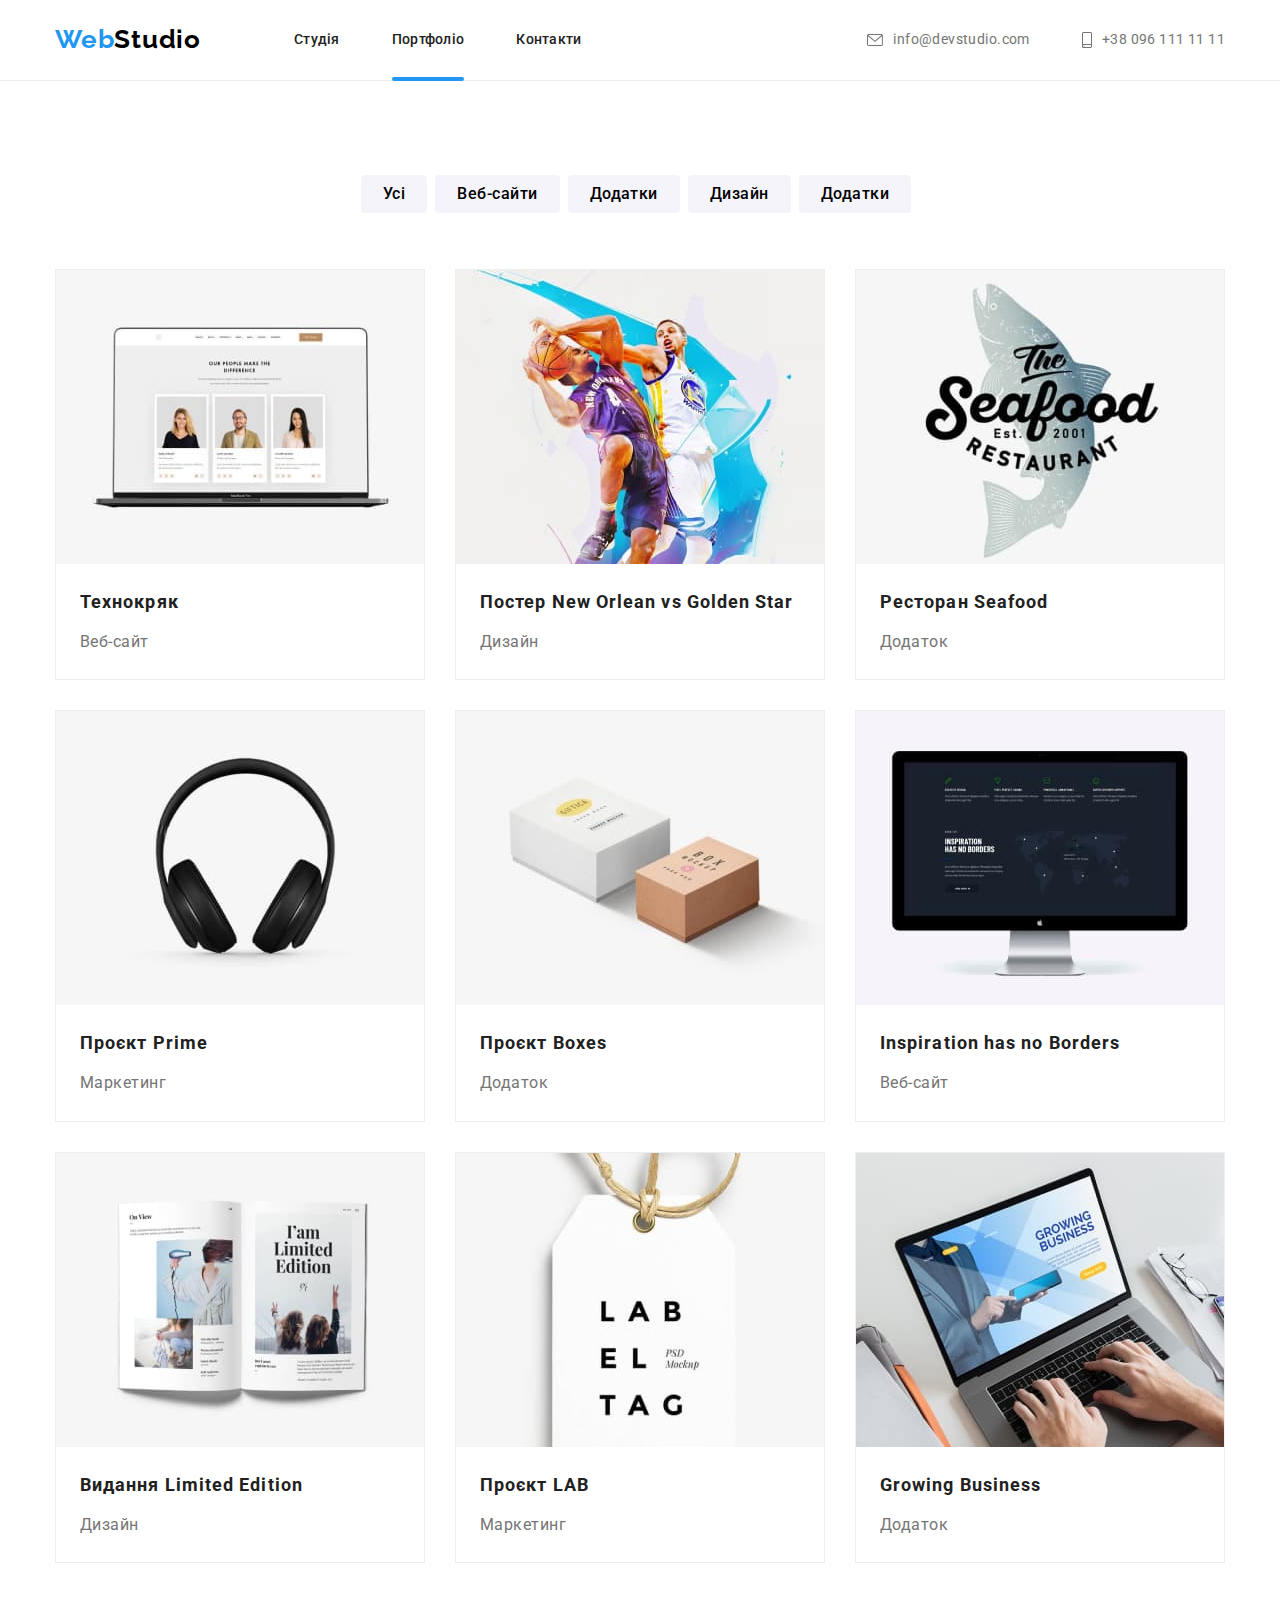
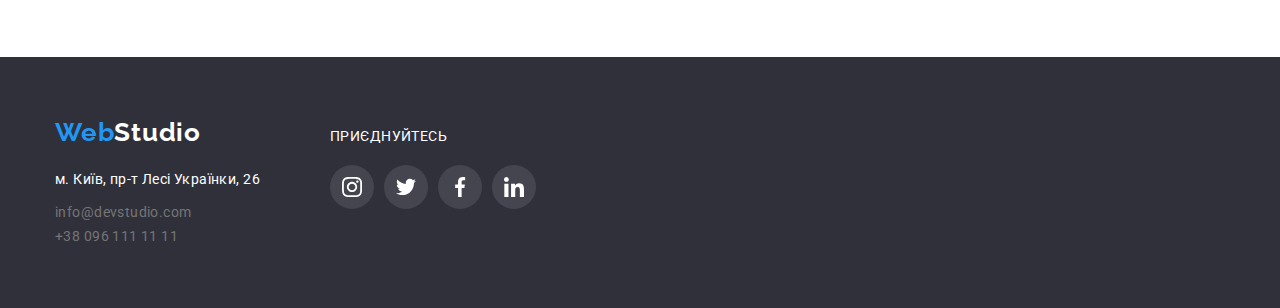
==== commit b634fc3e: "lalalala" ====
--- a/portfolio.html
+++ b/portfolio.html
@@ -42,8 +42,8 @@
               <svg
                 aria-label="пошта"
                 class="navig-adres conta-ic"
-                width="12px"
-                height="16px"
+                width="16px"
+                height="12px"
               >
                 <use href="./images/icons.svg#icon-mail-icon"></use>
               </svg>
--- a/css/styles.css
+++ b/css/styles.css
@@ -124,6 +124,7 @@
   font-size: 14px;
   line-height: 1.1;
   letter-spacing: 0.02em;
+  fill: currentColor;
 }
 .navigation-col {
   color: var(--titel-link-color);
@@ -157,23 +158,20 @@
   color: var(--contacts-link-color);
   text-decoration: none;
   display: flex;
+  align-items: center;
+  transition: color 250ms cubic-bezier(0.4, 0, 0.2, 1);
 }
 .navig-adres:hover,
 .navig-adres:focus {
   fill: var(--hovers-and-logo-color);
   color: var(--hovers-and-logo-color);
-  transition: transform 250ms cubic-bezier(0.4, 0, 0.2, 1);
 }
 .conta-ic {
   margin-right: 10px;
-  margin-top: auto;
-  margin-bottom: auto;
-  justify-items: center;
 }
 .conta-ic:hover,
 .conta-ic:focus {
   color: var(--hovers-and-logo-color);
-  transition: transform 250ms cubic-bezier(0.4, 0, 0.2, 1);
 }
 .social-list {
   display: flex;
@@ -193,6 +191,8 @@
   align-items: center;
   justify-content: center;
   fill: var(--social-icon-color);
+  transition: background-color 250ms cubic-bezier(0.4, 0, 0.2, 1),
+    fill 250ms cubic-bezier(0.4, 0, 0.2, 1);
 }
 .tx-footer {
   margin-bottom: 20px;
@@ -215,6 +215,7 @@
   align-items: center;
   background-color: rgba(255, 255, 255, 0.1);
   border-radius: 50%;
+  transition: background-color 250ms cubic-bezier(0.4, 0, 0.2, 1);
 }
 .social-footer-link:hover,
 .social-footer-link:focus {
@@ -227,7 +228,6 @@
 .social-footer-link:hover,
 .social-footer-link:focus {
   color: var(--hovers-and-logo-color);
-  transition: transform 250ms cubic-bezier(0.4, 0, 0.2, 1);
 }
 .social-footer {
   display: flex;
@@ -245,12 +245,10 @@
 .social-list-link:hover,
 .social-list-link:focus {
   background-color: var(--hovers-and-logo-color);
-  transition: transform 250ms cubic-bezier(0.4, 0, 0.2, 1);
 }
 .social-list-link:hover .social-list-icon,
 .social-list-link:focus .social-list-icon {
   fill: var(--bacground-color);
-  transition: transform 250ms cubic-bezier(0.4, 0, 0.2, 1);
 }
 .header-conteiner {
   display: flex;
@@ -310,8 +308,8 @@
   background: var(--hovers-and-logo-color);
   box-shadow: 0px 4px 4px rgba(0, 0, 0, 0.15);
   border-radius: 4px;
-
-  /* identical to box height, or 188% */
+  border: none;
+  transition: background-color 250ms cubic-bezier(0.4, 0, 0.2, 1);
 }
 .knopka:hover,
 .knopka:focus {
@@ -362,6 +360,8 @@
   border: 1px solid var(--social-icon-color);
   border-radius: 4px;
   fill: var(--social-icon-color);
+  transition: fill 250ms cubic-bezier(0.4, 0, 0.2, 1),
+    border-color 250ms cubic-bezier(0.4, 0, 0.2, 1);
 }
 .us-clients {
   display: flex;
@@ -371,7 +371,6 @@
 .box-client:focus {
   border-color: var(--hovers-and-logo-color);
   fill: var(--hovers-and-logo-color);
-  transition: transform 250ms cubic-bezier(0.4, 0, 0.2, 1);
 }
 
 .clients-work {
@@ -521,8 +520,6 @@
   font-weight: 500;
   font-size: 16px;
   line-height: 1.6;
-  /* identical to box height, or 162% */
-
   text-align: center;
   letter-spacing: 0.03em;
   cursor: pointer;
@@ -532,6 +529,8 @@
   margin-right: 8px;
   padding: 6px 22px;
   border: none;
+  transition: color 250ms cubic-bezier(0.4, 0, 0.2, 1),
+    background-color 250ms cubic-bezier(0.4, 0, 0.2, 1);
 }
 .button-portfolio:hover,
 .button-portfolio:focus {
@@ -539,7 +538,6 @@
   color: var(--address-bord-color);
   box-shadow: 0px 3px 1px rgba(0, 0, 0, 0.1), 0px 1px 2px rgba(0, 0, 0, 0.08),
     0px 2px 2px rgba(0, 0, 0, 0.12);
-  transition: transform 250ms cubic-bezier(0.4, 0, 0.2, 1);
 }
 .overlay {
   position: absolute;
@@ -567,6 +565,7 @@
 .portfolink {
   display: block;
   text-decoration: none;
+  transition: box-shadow 250ms cubic-bezier(0.4, 0, 0.2, 1);
 }
 .portfolink:hover .overlay,
 .portfolink:focus .overlay {
@@ -576,7 +575,6 @@
 .portfolink:focus {
   box-shadow: 0px 1px 1px rgba(0, 0, 0, 0.12), 0px 4px 4px rgba(0, 0, 0, 0.06),
     1px 4px 6px rgba(0, 0, 0, 0.16);
-  transition: transform 250ms cubic-bezier(0.4, 0, 0.2, 1);
 }
 .buttons-portfolio-page {
   padding-top: 94px;
@@ -621,12 +619,14 @@
   width: 100%;
   height: 100%;
   background-color: rgba(0, 0, 0, 0.2);
-  transition: opacity 250ms ease, visibility 250ms ease;
+  transition: opacity 250ms ease, visibility 250ms ease,
+    background-color 250ms cubic-bezier(0.4, 0, 0.2, 1);
 }
 .backdrop.is-hidden {
   visibility: hidden;
   opacity: 0;
   pointer-events: none;
+  transition: 250ms cubic-bezier(0.4, 0, 0.2, 1);
 }
 .modal {
   position: absolute;
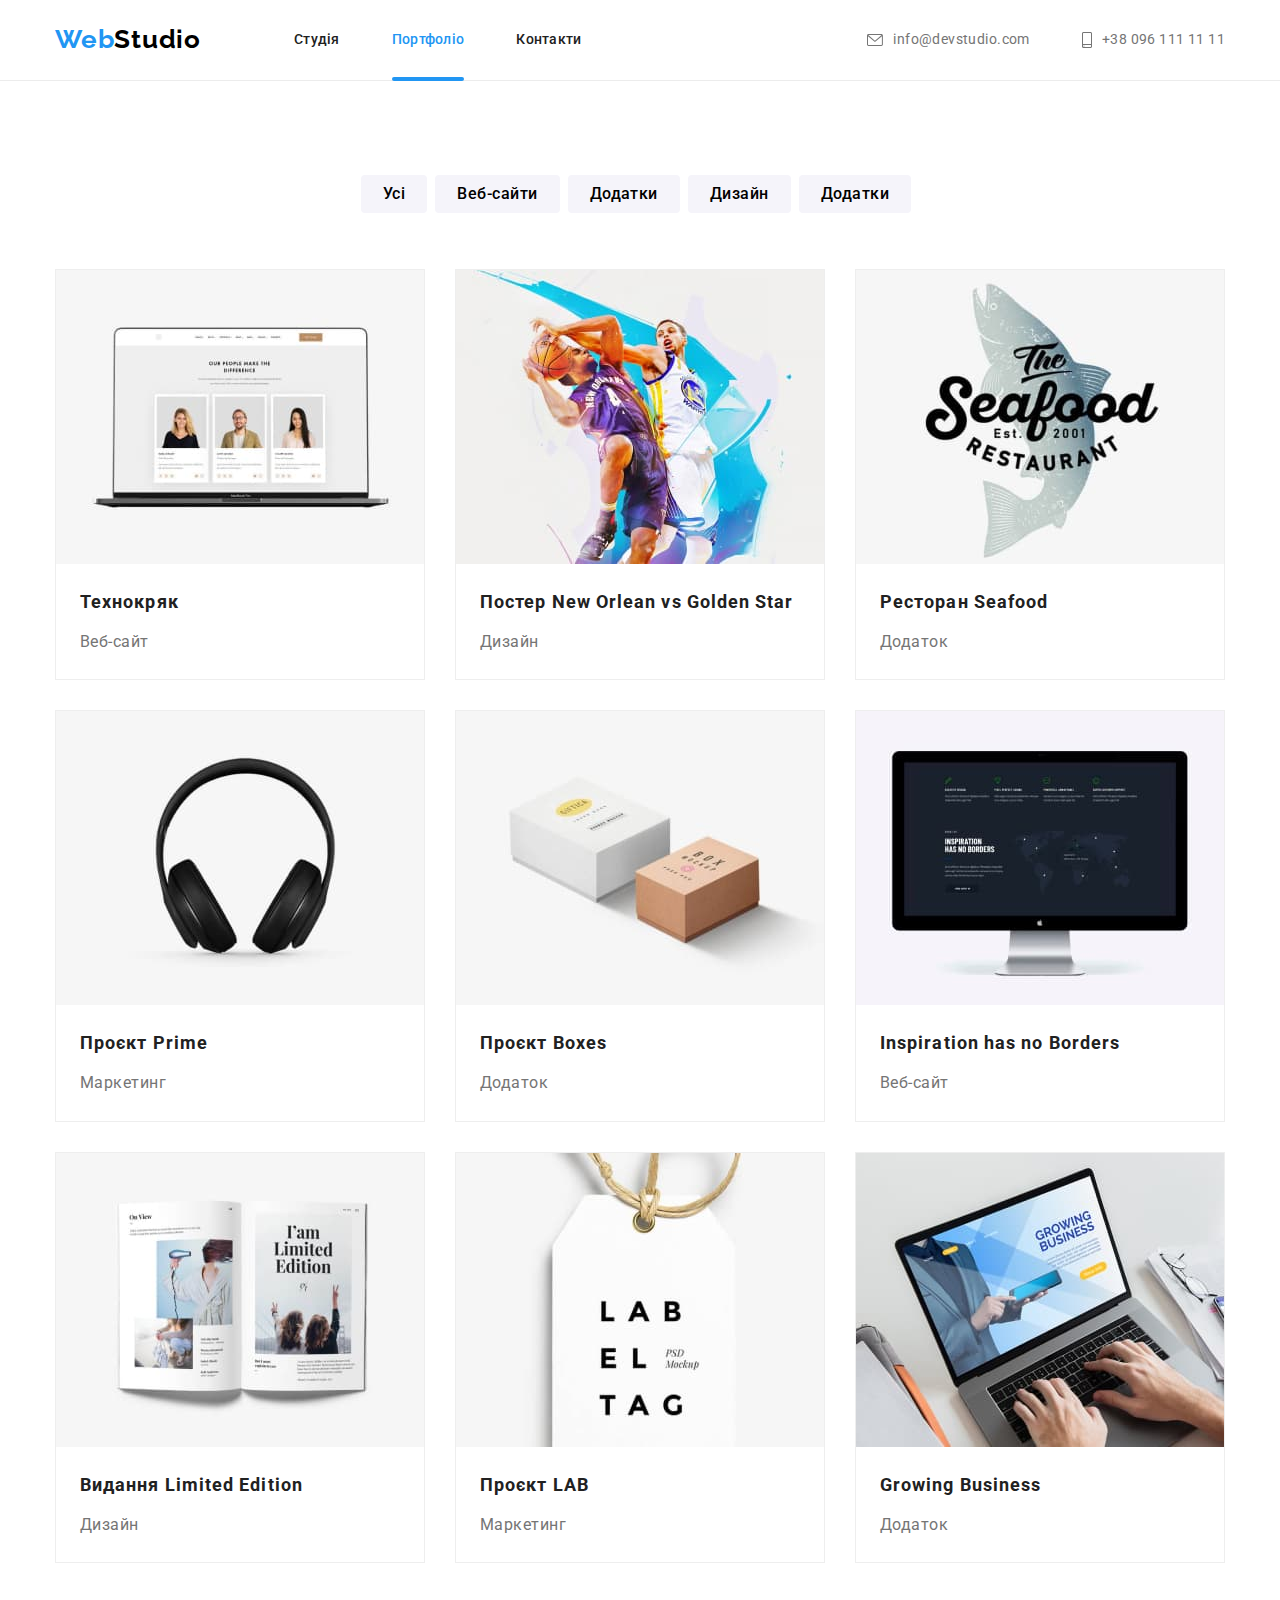
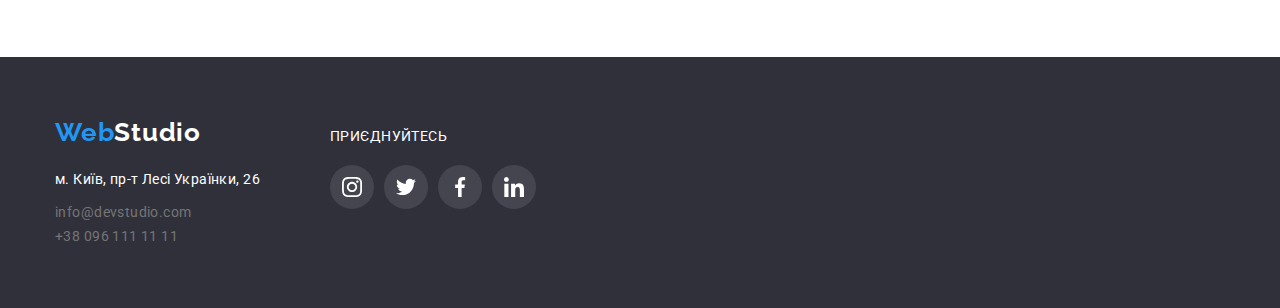
==== commit 3666aed1: "yeap" ====
--- a/portfolio.html
+++ b/portfolio.html
@@ -27,7 +27,9 @@
               <a href="./index.html" class="navigation-col cursor">Студія</a>
             </li>
             <li class="stipes">
-              <a href="./portfolio.html" class="navigation-col cursor-fx"
+              <a
+                href="./portfolio.html"
+                class="navigation-col cursor-fx current"
                 >Портфоліо</a
               >
             </li>
--- a/css/styles.css
+++ b/css/styles.css
@@ -140,6 +140,9 @@
   line-height: 1.14;
   letter-spacing: 0.02em;
   transition: color 250ms cubic-bezier(0.4, 0, 0.2, 1);
+}
+.navigation-col.current {
+  color: var(--hovers-and-logo-color);
 }
 .nav-roof {
   display: flex;
